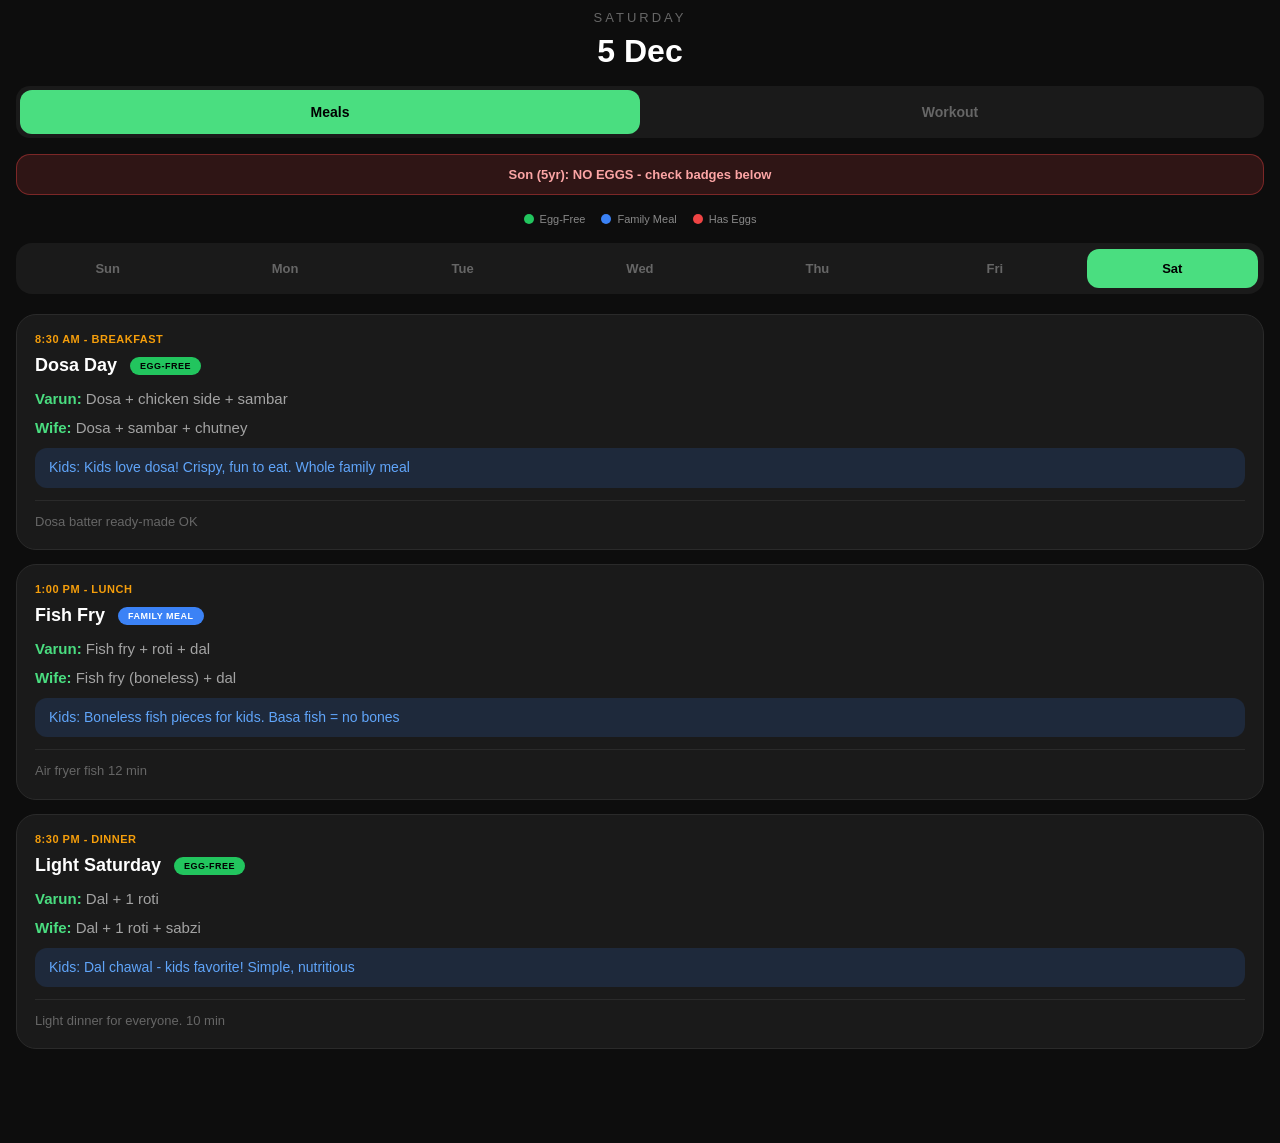
==== index.html @ 36d1f43a "Varun's Transformation App - Meals & Workout PWA" ====
<!DOCTYPE html>
<html lang="en">
<head>
    <meta charset="UTF-8">
    <meta name="viewport" content="width=device-width, initial-scale=1.0, user-scalable=no">
    <meta name="apple-mobile-web-app-capable" content="yes">
    <meta name="apple-mobile-web-app-status-bar-style" content="black-translucent">
    <meta name="apple-mobile-web-app-title" content="Transform">
    <link rel="apple-touch-icon" href="data:image/svg+xml,<svg xmlns='http://www.w3.org/2000/svg' viewBox='0 0 100 100'><text y='.9em' font-size='90'>💪</text></svg>">
    <link rel="manifest" href="/manifest.json">
    <meta name="theme-color" content="#0d0d0d">
    <title>Varun's Transformation</title>
    <style>
        * { margin: 0; padding: 0; box-sizing: border-box; -webkit-tap-highlight-color: transparent; }
        html { scroll-behavior: smooth; }
        body {
            font-family: -apple-system, BlinkMacSystemFont, 'Segoe UI', Roboto, sans-serif;
            background: #0d0d0d;
            min-height: 100vh;
            min-height: -webkit-fill-available;
            color: #e5e5e5;
            padding: 16px;
            padding-top: calc(env(safe-area-inset-top, 16px) + 10px);
            padding-bottom: calc(env(safe-area-inset-bottom, 16px) + 80px);
            -webkit-overflow-scrolling: touch;
        }
        .header {
            text-align: center;
            margin-bottom: 16px;
        }
        .day { font-size: 13px; color: #666; text-transform: uppercase; letter-spacing: 3px; }
        .date { font-size: 32px; font-weight: 700; margin: 8px 0; color: #fff; }
        .card {
            background: #1a1a1a;
            border-radius: 20px;
            padding: 18px;
            margin-bottom: 14px;
            border: 1px solid #2a2a2a;
        }
        .card-time {
            font-size: 11px;
            color: #f59e0b;
            font-weight: 700;
            margin-bottom: 10px;
            letter-spacing: 0.5px;
        }
        .card-title { font-size: 18px; font-weight: 700; margin-bottom: 12px; color: #fff; }
        .badge {
            display: inline-block;
            font-size: 9px;
            padding: 4px 10px;
            border-radius: 12px;
            margin-left: 8px;
            font-weight: 700;
            text-transform: uppercase;
            letter-spacing: 0.5px;
            vertical-align: middle;
        }
        .egg-free { background: #22c55e; color: #000; }
        .has-egg { background: #ef4444; color: #fff; }
        .family-meal { background: #3b82f6; color: #fff; }
        .gym-day { background: #a855f7; color: #fff; }
        .badminton-day { background: #06b6d4; color: #000; }
        .rest-day { background: #6b7280; color: #fff; }
        .person { font-size: 15px; color: #a3a3a3; margin: 8px 0; line-height: 1.4; }
        .person span { color: #4ade80; font-weight: 600; }
        .kids-note {
            font-size: 14px;
            color: #60a5fa;
            margin-top: 10px;
            padding: 10px 14px;
            background: rgba(59, 130, 246, 0.15);
            border-radius: 12px;
            line-height: 1.4;
        }
        .cook-tip {
            font-size: 13px;
            color: #666;
            margin-top: 12px;
            padding-top: 12px;
            border-top: 1px solid #2a2a2a;
            line-height: 1.4;
        }
        .tabs {
            display: flex;
            justify-content: space-between;
            gap: 6px;
            margin-bottom: 20px;
            padding: 6px;
            background: #1a1a1a;
            border-radius: 16px;
        }
        .tab {
            flex: 1;
            padding: 12px 8px;
            border-radius: 12px;
            background: transparent;
            font-size: 13px;
            font-weight: 600;
            cursor: pointer;
            border: none;
            color: #666;
            transition: all 0.2s ease;
        }
        .tab:active { transform: scale(0.95); }
        .tab.active {
            background: #4ade80;
            color: #000;
            font-weight: 700;
        }
        .view-toggle {
            display: flex;
            gap: 0;
            margin-bottom: 16px;
            background: #1a1a1a;
            border-radius: 14px;
            padding: 4px;
        }
        .view-btn {
            flex: 1;
            padding: 14px;
            border: none;
            background: transparent;
            color: #666;
            font-size: 14px;
            font-weight: 600;
            cursor: pointer;
            border-radius: 12px;
            transition: all 0.2s ease;
        }
        .view-btn.active {
            background: #4ade80;
            color: #000;
        }
        .view-btn:active { transform: scale(0.97); }
        .legend {
            display: flex;
            justify-content: center;
            gap: 16px;
            margin-bottom: 18px;
            flex-wrap: wrap;
        }
        .legend-item {
            font-size: 11px;
            display: flex;
            align-items: center;
            gap: 6px;
            color: #888;
        }
        .legend-dot {
            width: 10px;
            height: 10px;
            border-radius: 50%;
        }
        .section {
            background: #1a1a1a;
            border: 1px solid #2a2a2a;
            border-radius: 20px;
            padding: 18px;
            margin-top: 20px;
        }
        .section-title { color: #4ade80; font-weight: 700; margin-bottom: 14px; font-size: 16px; }
        .section-item { font-size: 14px; margin: 10px 0; color: #a3a3a3; line-height: 1.4; }
        .alert {
            background: rgba(239, 68, 68, 0.15);
            border: 1px solid rgba(239, 68, 68, 0.4);
            border-radius: 14px;
            padding: 12px 16px;
            margin-bottom: 18px;
            font-size: 13px;
            font-weight: 600;
            text-align: center;
            color: #fca5a5;
        }
        .goal-alert {
            background: rgba(168, 85, 247, 0.15);
            border: 1px solid rgba(168, 85, 247, 0.4);
            color: #c4b5fd;
        }
        .exercise-row {
            display: flex;
            justify-content: space-between;
            padding: 12px 0;
            border-bottom: 1px solid #2a2a2a;
            font-size: 14px;
        }
        .exercise-row:last-child { border-bottom: none; }
        .exercise-name { color: #e5e5e5; flex: 1; }
        .exercise-reps { color: #4ade80; font-weight: 600; text-align: right; }
        .schedule-item {
            display: flex;
            justify-content: space-between;
            padding: 10px 0;
            border-bottom: 1px solid #2a2a2a;
            font-size: 13px;
        }
        .schedule-item:last-child { border-bottom: none; }
        .schedule-time { color: #f59e0b; font-weight: 600; width: 80px; }
        .schedule-activity { color: #e5e5e5; flex: 1; }
        .workout-type {
            text-align: center;
            padding: 20px;
            margin-bottom: 16px;
        }
        .workout-type-icon { font-size: 48px; margin-bottom: 8px; }
        .workout-type-name { font-size: 24px; font-weight: 700; color: #fff; }
        .workout-type-desc { font-size: 14px; color: #888; margin-top: 4px; }
        @media (max-width: 380px) {
            .tab { font-size: 11px; padding: 10px 4px; }
            .card-title { font-size: 16px; }
            .badge { font-size: 8px; padding: 3px 8px; }
        }
    </style>
</head>
<body>
    <div class="header">
        <div class="day" id="dayName"></div>
        <div class="date" id="dateStr"></div>
    </div>

    <div class="view-toggle">
        <button class="view-btn active" onclick="setView('meals')">Meals</button>
        <button class="view-btn" onclick="setView('workout')">Workout</button>
    </div>

    <div id="mealsView">
        <div class="alert">
            Son (5yr): NO EGGS - check badges below
        </div>

        <div class="legend">
            <div class="legend-item"><div class="legend-dot" style="background:#22c55e"></div> Egg-Free</div>
            <div class="legend-item"><div class="legend-dot" style="background:#3b82f6"></div> Family Meal</div>
            <div class="legend-item"><div class="legend-dot" style="background:#ef4444"></div> Has Eggs</div>
        </div>

        <div class="tabs" id="mealTabs"></div>
        <div id="mealsContent"></div>
        <div class="section" id="prepSection" style="display:none;">
            <div class="section-title">Sunday Prep (30 min)</div>
            <div class="section-item">1. Marinate boneless chicken in tikka masala</div>
            <div class="section-item">2. Pressure cook chana/rajma + dal</div>
            <div class="section-item">3. Chop onions, tomatoes, salad veggies</div>
            <div class="section-item">4. Make kid-friendly marinade (less spicy) separately</div>
        </div>
    </div>

    <div id="workoutView" style="display:none;">
        <div class="alert goal-alert">
            Goal: 90kg → 80-85kg | Gym 3x + Badminton 3x/week
        </div>

        <div class="tabs" id="workoutTabs"></div>

        <div id="workoutContent"></div>
    </div>

    <script>
const meals = {
    0: { day: "Sunday", meals: [
        { time: "8:30 AM - BREAKFAST", title: "Relaxed Sunday Breakfast", badge: "egg-free",
          varun: "Paratha + Chicken keema + Lassi", wife: "Paratha + Chicken keema + Lassi",
          kids: "Same! Paratha + mild keema (boneless). Daughter can have small pieces",
          tip: "Whole family eats together - boneless keema is kid-safe" },
        { time: "1:00 PM - LUNCH", title: "Biryani Day (Treat Meal)", badge: "family",
          varun: "Chicken Biryani", wife: "Chicken Biryani (boneless pieces)",
          kids: "Mild chicken pulao for son, same for daughter. Pick boneless pieces",
          tip: "Can order in or batch cook. Keep kids portion less spicy" },
        { time: "8:30 PM - DINNER", title: "Light One-Pot", badge: "egg-free",
          varun: "Dal Khichdi + papad", wife: "Dal Khichdi + papad",
          kids: "Perfect for kids! Soft, easy to eat. Add ghee", tip: "One pot, 15 min. Whole family same meal" }
    ], showPrep: true },
    1: { day: "Monday", meals: [
        { time: "8:30 AM - BREAKFAST", title: "Protein Start", badge: "has-egg",
          varun: "4-egg bhurji + 2 toast + milk", wife: "2-egg bhurji + toast + milk (or paneer bhurji)",
          kids: "SON: Paneer bhurji + toast (NO EGG). Daughter: can have egg or paneer",
          tip: "Make paneer bhurji first for son, then egg bhurji in same pan" },
        { time: "1:00 PM - LUNCH", title: "Chicken Curry Day", badge: "family",
          varun: "Chicken curry + 2 roti + dal", wife: "Chicken curry (boneless) + 2 roti + dal",
          kids: "Same curry, pick boneless pieces, mash with dal for son. Less spicy portion",
          tip: "Keep some curry aside before adding full spice for kids" },
        { time: "8:30 PM - DINNER", title: "Air Fryer Grilled", badge: "egg-free",
          varun: "Grilled chicken (150g) + salad", wife: "Grilled chicken (boneless) + salad",
          kids: "Grilled chicken strips for kids - mild marinade. Son loves this!",
          tip: "Air fryer 180C, 12 min. Make kids portion with less spice" }
    ]},
    2: { day: "Tuesday", meals: [
        { time: "8:30 AM - BREAKFAST", title: "Chicken Morning", badge: "egg-free",
          varun: "Air fryer chicken + 2 roti + milk", wife: "Air fryer chicken + 2 roti + milk",
          kids: "Chicken strips + roti + milk. Whole family same!", tip: "Everyone eats same. Air fryer 12 min" },
        { time: "1:00 PM - LUNCH", title: "Fish Day", badge: "family",
          varun: "Fish curry + rice + dal", wife: "Fish curry (boneless) + rice + dal",
          kids: "Fish is great for kids! Remove bones carefully. Mix with rice+dal",
          tip: "Buy boneless fish (basa) for easy family meal. 15 min" },
        { time: "8:30 PM - DINNER", title: "Quick Dinner", badge: "has-egg",
          varun: "4-egg omelette + toast", wife: "2-egg omelette or paneer",
          kids: "SON: Cheese toast or paneer. Daughter: omelette or same as son", tip: "Quick parallel cooking - 10 min" }
    ]},
    3: { day: "Wednesday", meals: [
        { time: "8:30 AM - BREAKFAST", title: "Mixed Options", badge: "has-egg",
          varun: "4-egg omelette + 2 toast + milk", wife: "Omelette or Poha + milk",
          kids: "SON: Poha + milk (egg-free). Daughter: omelette or poha",
          tip: "Make poha for son, eggs for others. Parallel 10 min" },
        { time: "1:00 PM - LUNCH", title: "Mutton Day", badge: "egg-free",
          varun: "Mutton curry + 2 roti", wife: "Boneless mutton or Dal + roti",
          kids: "Mutton may be tough for kids - give dal + roti + small soft pieces",
          tip: "Pressure cook mutton well (soft). Kids get dal as backup" },
        { time: "8:30 PM - DINNER", title: "Soup Night", badge: "egg-free",
          varun: "Chicken soup + bread", wife: "Chicken soup + bread",
          kids: "Perfect! Kids love soup. Add bread pieces. Family meal!", tip: "One pot soup, 15 min" }
    ]},
    4: { day: "Thursday", meals: [
        { time: "8:30 AM - BREAKFAST", title: "South Indian", badge: "egg-free",
          varun: "Upma + chicken (leftover) + milk", wife: "Upma + milk",
          kids: "Upma is great for kids! Soft, easy. Add veggies", tip: "One pot upma - whole family. 10 min" },
        { time: "1:00 PM - LUNCH", title: "Keema Day", badge: "family",
          varun: "Chicken keema + 2 roti + raita", wife: "Chicken keema (boneless!) + 2 roti",
          kids: "Keema is perfect for kids - no bones! Make mild portion",
          tip: "Boneless keema = best family meal. Everyone eats same" },
        { time: "8:30 PM - DINNER", title: "Tikka Night", badge: "egg-free",
          varun: "Fish tikka + salad", wife: "Fish tikka or Paneer tikka",
          kids: "Paneer tikka for son (mild). Fish/paneer for daughter", tip: "Air fryer both together, 12 min" }
    ]},
    5: { day: "Friday", meals: [
        { time: "8:30 AM - BREAKFAST", title: "Paratha Day", badge: "has-egg",
          varun: "4-egg bhurji + 2 paratha + milk", wife: "Egg bhurji or Aloo paratha + milk",
          kids: "SON: Aloo paratha + curd (egg-free). Daughter: any",
          tip: "Make aloo paratha batch - works for son & as side" },
        { time: "1:00 PM - LUNCH", title: "Chicken Curry", badge: "family",
          varun: "Chicken curry + rice + dal", wife: "Chicken curry (boneless) + rice",
          kids: "Rice + dal + boneless chicken pieces. Mix together for kids",
          tip: "Family-friendly meal. Keep mild portion aside" },
        { time: "8:30 PM - DINNER", title: "Tandoori Night", badge: "egg-free",
          varun: "Tandoori chicken + salad", wife: "Tandoori chicken (boneless)",
          kids: "Mild tandoori chicken strips. Kids usually love this!", tip: "Air fryer 200C, 15 min" }
    ]},
    6: { day: "Saturday", meals: [
        { time: "8:30 AM - BREAKFAST", title: "Dosa Day", badge: "egg-free",
          varun: "Dosa + chicken side + sambar", wife: "Dosa + sambar + chutney",
          kids: "Kids love dosa! Crispy, fun to eat. Whole family meal", tip: "Dosa batter ready-made OK" },
        { time: "1:00 PM - LUNCH", title: "Fish Fry", badge: "family",
          varun: "Fish fry + roti + dal", wife: "Fish fry (boneless) + dal",
          kids: "Boneless fish pieces for kids. Basa fish = no bones", tip: "Air fryer fish 12 min" },
        { time: "8:30 PM - DINNER", title: "Light Saturday", badge: "egg-free",
          varun: "Dal + 1 roti", wife: "Dal + 1 roti + sabzi",
          kids: "Dal chawal - kids favorite! Simple, nutritious", tip: "Light dinner for everyone. 10 min" }
    ]}
};

const workouts = {
    0: { // Sunday
        day: "Sunday",
        type: "rest",
        icon: "😴",
        title: "REST DAY",
        desc: "Sleep in, recover",
        schedule: [
            { time: "7:30 AM", activity: "Wake up late - recovery day" },
            { time: "8:30 AM", activity: "Relaxed breakfast with family" },
            { time: "Evening", activity: "Light walk if you feel like it" },
            { time: "10:30 PM", activity: "Sleep - prep for Monday workout" }
        ]
    },
    1: { // Monday
        day: "Monday",
        type: "gym",
        icon: "🏋️",
        title: "DAY A - PUSH + CORE",
        desc: "Chest, Shoulders, Triceps, Abs",
        exercises: [
            { name: "Bench Press or Push-ups", reps: "3 x 10-12" },
            { name: "Shoulder Press (dumbbell)", reps: "3 x 10-12" },
            { name: "Incline Dumbbell Press", reps: "3 x 10" },
            { name: "Tricep Dips or Pushdowns", reps: "3 x 12" },
            { name: "Plank", reps: "3 x 30-45 sec" },
            { name: "Ab Roller (slow tempo)", reps: "3 x 15" }
        ],
        schedule: [
            { time: "6:00 AM", activity: "Wake up - warm water + nimbu" },
            { time: "6:15 AM", activity: "Pre-workout: Banana + 5 almonds" },
            { time: "6:30 AM", activity: "GYM - Push + Core workout" },
            { time: "7:30 AM", activity: "Post-workout protein meal + shower" },
            { time: "8:30 AM", activity: "Breakfast + vitamins" }
        ]
    },
    2: { // Tuesday
        day: "Tuesday",
        type: "badminton",
        icon: "🏸",
        title: "BADMINTON",
        desc: "Cardio + Agility",
        schedule: [
            { time: "6:00 AM", activity: "Wake up - warm water + nimbu" },
            { time: "6:15 AM", activity: "Pre-workout: Banana or black coffee" },
            { time: "6:30 AM", activity: "BADMINTON - 1 hour session" },
            { time: "7:30 AM", activity: "Post-workout protein + shower" },
            { time: "8:30 AM", activity: "Breakfast + vitamins" }
        ],
        tips: [
            "Focus on footwork and quick movements",
            "Great for cardio and burning fat",
            "Stay hydrated during play"
        ]
    },
    3: { // Wednesday
        day: "Wednesday",
        type: "gym",
        icon: "🏋️",
        title: "DAY B - PULL + CORE",
        desc: "Back, Biceps, Core",
        exercises: [
            { name: "Lat Pulldown or Pull-ups", reps: "3 x 8-10" },
            { name: "Seated Rows", reps: "3 x 10-12" },
            { name: "Dumbbell Curls", reps: "3 x 12" },
            { name: "Face Pulls", reps: "3 x 15" },
            { name: "Hanging Leg Raises", reps: "3 x 10" }
        ],
        schedule: [
            { time: "6:00 AM", activity: "Wake up - warm water + nimbu" },
            { time: "6:15 AM", activity: "Pre-workout: Banana + 5 almonds" },
            { time: "6:30 AM", activity: "GYM - Pull + Core workout" },
            { time: "7:30 AM", activity: "Post-workout protein meal + shower" },
            { time: "8:30 AM", activity: "Breakfast + vitamins" }
        ]
    },
    4: { // Thursday
        day: "Thursday",
        type: "badminton",
        icon: "🏸",
        title: "BADMINTON",
        desc: "Cardio + Agility",
        schedule: [
            { time: "6:00 AM", activity: "Wake up - warm water + nimbu" },
            { time: "6:15 AM", activity: "Pre-workout: Banana or black coffee" },
            { time: "6:30 AM", activity: "BADMINTON - 1 hour session" },
            { time: "7:30 AM", activity: "Post-workout protein + shower" },
            { time: "8:30 AM", activity: "Breakfast + vitamins" }
        ],
        tips: [
            "Focus on footwork and quick movements",
            "Great for cardio and burning fat",
            "Stay hydrated during play"
        ]
    },
    5: { // Friday
        day: "Friday",
        type: "gym",
        icon: "🏋️",
        title: "DAY C - LEGS + FULL BODY",
        desc: "Legs, Glutes, Full Body",
        exercises: [
            { name: "Squats (barbell or goblet)", reps: "4 x 10" },
            { name: "Romanian Deadlift", reps: "3 x 10" },
            { name: "Leg Press", reps: "3 x 12" },
            { name: "Lunges", reps: "3 x 10 each" },
            { name: "Calf Raises", reps: "3 x 15" }
        ],
        schedule: [
            { time: "6:00 AM", activity: "Wake up - warm water + nimbu" },
            { time: "6:15 AM", activity: "Pre-workout: Banana + 5 almonds" },
            { time: "6:30 AM", activity: "GYM - Legs + Full Body workout" },
            { time: "7:30 AM", activity: "Post-workout protein meal + shower" },
            { time: "8:30 AM", activity: "Breakfast + vitamins" }
        ]
    },
    6: { // Saturday
        day: "Saturday",
        type: "badminton",
        icon: "🏸",
        title: "BADMINTON",
        desc: "Cardio + Fun (or Rest)",
        schedule: [
            { time: "7:00 AM", activity: "Wake up - slightly later OK" },
            { time: "7:15 AM", activity: "Pre-workout: Light snack" },
            { time: "7:30 AM", activity: "BADMINTON - or Rest if tired" },
            { time: "8:30 AM", activity: "Breakfast with family" }
        ],
        tips: [
            "Can rest if body needs recovery",
            "Listen to your body",
            "Light game is fine"
        ]
    }
};

const days = ['Sun', 'Mon', 'Tue', 'Wed', 'Thu', 'Fri', 'Sat'];
let currentDay = new Date().getDay();
let currentView = 'meals';

function setView(view) {
    currentView = view;
    document.querySelectorAll('.view-btn').forEach(btn => btn.classList.remove('active'));
    event.target.classList.add('active');

    document.getElementById('mealsView').style.display = view === 'meals' ? 'block' : 'none';
    document.getElementById('workoutView').style.display = view === 'workout' ? 'block' : 'none';

    if (view === 'meals') renderMeals(currentDay);
    else renderWorkout(currentDay);
}

function renderMeals(dayIndex) {
    currentDay = dayIndex;
    const data = meals[dayIndex];
    const today = new Date();

    document.getElementById('dayName').textContent = data.day;
    document.getElementById('dateStr').textContent = dayIndex === new Date().getDay() ?
        today.toLocaleDateString('en-IN', { day: 'numeric', month: 'short' }) : data.day;

    let tabsHtml = '';
    days.forEach((d, i) => {
        tabsHtml += `<button class="tab ${i === dayIndex ? 'active' : ''}" onclick="renderMeals(${i})">${d}</button>`;
    });
    document.getElementById('mealTabs').innerHTML = tabsHtml;

    let mealsHtml = '';
    data.meals.forEach(meal => {
        let badgeHtml = '';
        if (meal.badge === 'egg-free') badgeHtml = '<span class="badge egg-free">EGG-FREE</span>';
        else if (meal.badge === 'has-egg') badgeHtml = '<span class="badge has-egg">HAS EGG</span>';
        else if (meal.badge === 'family') badgeHtml = '<span class="badge family-meal">FAMILY MEAL</span>';

        mealsHtml += `
            <div class="card">
                <div class="card-time">${meal.time}</div>
                <div class="card-title">${meal.title} ${badgeHtml}</div>
                <div class="person"><span>Varun:</span> ${meal.varun}</div>
                <div class="person"><span>Wife:</span> ${meal.wife}</div>
                <div class="kids-note">Kids: ${meal.kids}</div>
                <div class="cook-tip">${meal.tip}</div>
            </div>
        `;
    });
    document.getElementById('mealsContent').innerHTML = mealsHtml;
    document.getElementById('prepSection').style.display = data.showPrep ? 'block' : 'none';
}

function renderWorkout(dayIndex) {
    currentDay = dayIndex;
    const data = workouts[dayIndex];
    const today = new Date();

    document.getElementById('dayName').textContent = data.day;
    document.getElementById('dateStr').textContent = dayIndex === new Date().getDay() ?
        today.toLocaleDateString('en-IN', { day: 'numeric', month: 'short' }) : data.day;

    let tabsHtml = '';
    days.forEach((d, i) => {
        tabsHtml += `<button class="tab ${i === dayIndex ? 'active' : ''}" onclick="renderWorkout(${i})">${d}</button>`;
    });
    document.getElementById('workoutTabs').innerHTML = tabsHtml;

    let badgeClass = data.type === 'gym' ? 'gym-day' : data.type === 'badminton' ? 'badminton-day' : 'rest-day';
    let badgeText = data.type.toUpperCase();

    let html = `
        <div class="workout-type">
            <div class="workout-type-icon">${data.icon}</div>
            <div class="workout-type-name">${data.title} <span class="badge ${badgeClass}">${badgeText}</span></div>
            <div class="workout-type-desc">${data.desc}</div>
        </div>
    `;

    // Morning Schedule
    html += `<div class="card">
        <div class="card-title">Morning Schedule</div>`;
    data.schedule.forEach(item => {
        html += `<div class="schedule-item">
            <div class="schedule-time">${item.time}</div>
            <div class="schedule-activity">${item.activity}</div>
        </div>`;
    });
    html += `</div>`;

    // Exercises (for gym days)
    if (data.exercises) {
        html += `<div class="card">
            <div class="card-title">Exercises</div>`;
        data.exercises.forEach(ex => {
            html += `<div class="exercise-row">
                <div class="exercise-name">${ex.name}</div>
                <div class="exercise-reps">${ex.reps}</div>
            </div>`;
        });
        html += `</div>`;
    }

    // Tips (for badminton/rest days)
    if (data.tips) {
        html += `<div class="card">
            <div class="card-title">Tips</div>`;
        data.tips.forEach(tip => {
            html += `<div class="section-item">• ${tip}</div>`;
        });
        html += `</div>`;
    }

    // Vitamins reminder
    html += `<div class="section">
        <div class="section-title">Daily Vitamins (with breakfast)</div>
        <div class="section-item">• Vitamin D3: 1000-2000 IU</div>
        <div class="section-item">• Omega-3 Fish Oil: 1 capsule</div>
        <div class="section-item">• B-Complex: 1 tablet</div>
        <div class="section-item">• Zinc: 15-30mg</div>
    </div>`;

    document.getElementById('workoutContent').innerHTML = html;
}

renderMeals(currentDay);

// Register Service Worker for offline support
if ('serviceWorker' in navigator) {
    navigator.serviceWorker.register('/sw.js')
        .then(reg => console.log('SW registered'))
        .catch(err => console.log('SW failed', err));
}
    </script>
</body>
</html>
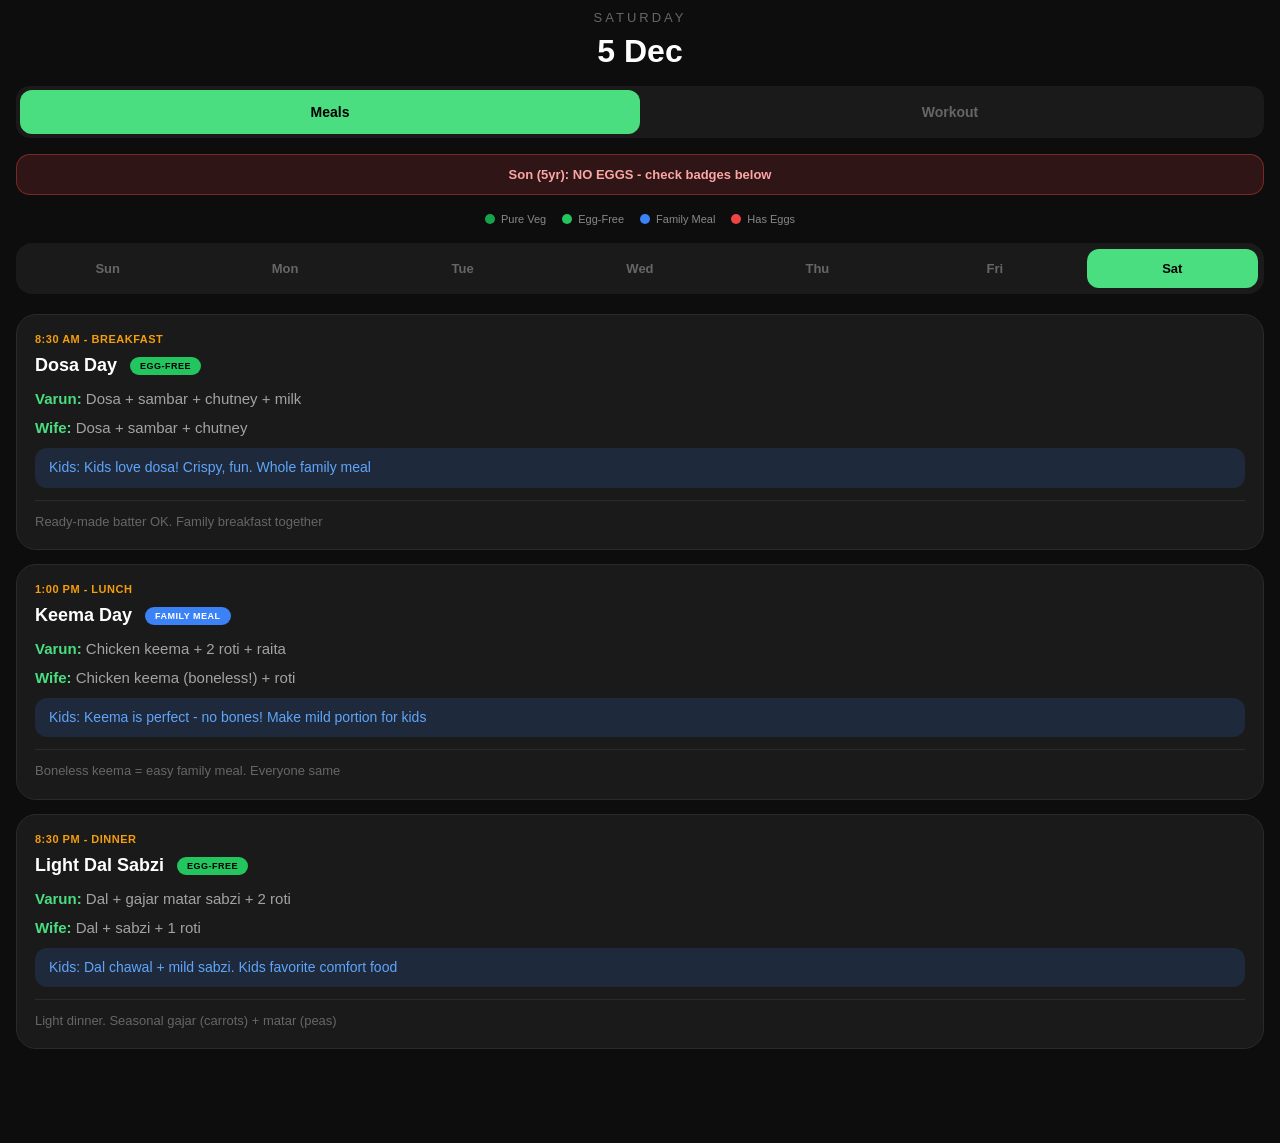
==== commit 31e6f1ca: "Balance meal plan with more vegetarian options - Tuesday now fully vegetarian (no eggs, no non-veg) " ====
--- a/index.html
+++ b/index.html
@@ -59,6 +59,7 @@
         .egg-free { background: #22c55e; color: #000; }
         .has-egg { background: #ef4444; color: #fff; }
         .family-meal { background: #3b82f6; color: #fff; }
+        .pure-veg { background: #16a34a; color: #fff; }
         .gym-day { background: #a855f7; color: #fff; }
         .badminton-day { background: #06b6d4; color: #000; }
         .rest-day { background: #6b7280; color: #fff; }
@@ -229,6 +230,7 @@
         </div>
 
         <div class="legend">
+            <div class="legend-item"><div class="legend-dot" style="background:#16a34a"></div> Pure Veg</div>
             <div class="legend-item"><div class="legend-dot" style="background:#22c55e"></div> Egg-Free</div>
             <div class="legend-item"><div class="legend-dot" style="background:#3b82f6"></div> Family Meal</div>
             <div class="legend-item"><div class="legend-dot" style="background:#ef4444"></div> Has Eggs</div>
@@ -238,10 +240,12 @@
         <div id="mealsContent"></div>
         <div class="section" id="prepSection" style="display:none;">
             <div class="section-title">Sunday Prep (30 min)</div>
-            <div class="section-item">1. Marinate boneless chicken in tikka masala</div>
-            <div class="section-item">2. Pressure cook chana/rajma + dal</div>
-            <div class="section-item">3. Chop onions, tomatoes, salad veggies</div>
-            <div class="section-item">4. Make kid-friendly marinade (less spicy) separately</div>
+            <div class="section-item">1. Soak rajma & chana overnight (Mon night for Tue/Thu)</div>
+            <div class="section-item">2. Pressure cook dal (enough for 2-3 days)</div>
+            <div class="section-item">3. Chop onions, tomatoes, ginger-garlic paste</div>
+            <div class="section-item">4. Wash & store palak, methi, gobhi in fridge</div>
+            <div class="section-item">5. Marinate chicken for Mon/Wed (mild batch for kids)</div>
+            <div class="section-item">6. Make paneer cubes ready (store in water)</div>
         </div>
     </div>
 
@@ -258,92 +262,101 @@
     <script>
 const meals = {
     0: { day: "Sunday", meals: [
-        { time: "8:30 AM - BREAKFAST", title: "Relaxed Sunday Breakfast", badge: "egg-free",
-          varun: "Paratha + Chicken keema + Lassi", wife: "Paratha + Chicken keema + Lassi",
-          kids: "Same! Paratha + mild keema (boneless). Daughter can have small pieces",
-          tip: "Whole family eats together - boneless keema is kid-safe" },
+        { time: "8:30 AM - BREAKFAST", title: "Relaxed Family Breakfast", badge: "egg-free",
+          varun: "Aloo paratha + curd + lassi", wife: "Aloo paratha + curd + lassi",
+          kids: "Same! Aloo paratha + curd - whole family together",
+          tip: "Make paratha batch together. Family bonding meal" },
         { time: "1:00 PM - LUNCH", title: "Biryani Day (Treat Meal)", badge: "family",
-          varun: "Chicken Biryani", wife: "Chicken Biryani (boneless pieces)",
-          kids: "Mild chicken pulao for son, same for daughter. Pick boneless pieces",
-          tip: "Can order in or batch cook. Keep kids portion less spicy" },
-        { time: "8:30 PM - DINNER", title: "Light One-Pot", badge: "egg-free",
-          varun: "Dal Khichdi + papad", wife: "Dal Khichdi + papad",
-          kids: "Perfect for kids! Soft, easy to eat. Add ghee", tip: "One pot, 15 min. Whole family same meal" }
+          varun: "Chicken Biryani + raita", wife: "Chicken Biryani (boneless) + raita",
+          kids: "Mild veg pulao or chicken pulao for kids. Pick boneless",
+          tip: "Weekly treat! Can order in. Keep kids portion mild" },
+        { time: "8:30 PM - DINNER", title: "Light Khichdi", badge: "egg-free",
+          varun: "Dal Khichdi + papad + pickle", wife: "Dal Khichdi + papad",
+          kids: "Perfect for kids! Soft, easy to digest. Add ghee", tip: "One pot, 15 min. Light after biryani lunch" }
     ], showPrep: true },
     1: { day: "Monday", meals: [
         { time: "8:30 AM - BREAKFAST", title: "Protein Start", badge: "has-egg",
-          varun: "4-egg bhurji + 2 toast + milk", wife: "2-egg bhurji + toast + milk (or paneer bhurji)",
-          kids: "SON: Paneer bhurji + toast (NO EGG). Daughter: can have egg or paneer",
-          tip: "Make paneer bhurji first for son, then egg bhurji in same pan" },
-        { time: "1:00 PM - LUNCH", title: "Chicken Curry Day", badge: "family",
-          varun: "Chicken curry + 2 roti + dal", wife: "Chicken curry (boneless) + 2 roti + dal",
-          kids: "Same curry, pick boneless pieces, mash with dal for son. Less spicy portion",
-          tip: "Keep some curry aside before adding full spice for kids" },
-        { time: "8:30 PM - DINNER", title: "Air Fryer Grilled", badge: "egg-free",
-          varun: "Grilled chicken (150g) + salad", wife: "Grilled chicken (boneless) + salad",
-          kids: "Grilled chicken strips for kids - mild marinade. Son loves this!",
-          tip: "Air fryer 180C, 12 min. Make kids portion with less spice" }
+          varun: "3-egg bhurji + 2 toast + milk", wife: "2-egg bhurji + toast (or paneer bhurji)",
+          kids: "SON: Paneer bhurji + toast (NO EGG). Daughter: egg or paneer",
+          tip: "Make paneer bhurji first for son, then egg bhurji" },
+        { time: "1:00 PM - LUNCH", title: "Palak Paneer Day", badge: "egg-free",
+          varun: "Palak paneer + 2 roti + dal", wife: "Palak paneer + 2 roti",
+          kids: "Kids love paneer! Mild palak paneer for them",
+          tip: "Seasonal palak = iron + protein. Family favorite" },
+        { time: "8:30 PM - DINNER", title: "Grilled Chicken", badge: "egg-free",
+          varun: "Grilled chicken (150g) + salad", wife: "Grilled chicken (100g) + salad",
+          kids: "Mild chicken strips + cucumber. Air fryer easy!",
+          tip: "Air fryer 180C, 12 min. Kids portion less spice" }
     ]},
     2: { day: "Tuesday", meals: [
-        { time: "8:30 AM - BREAKFAST", title: "Chicken Morning", badge: "egg-free",
-          varun: "Air fryer chicken + 2 roti + milk", wife: "Air fryer chicken + 2 roti + milk",
-          kids: "Chicken strips + roti + milk. Whole family same!", tip: "Everyone eats same. Air fryer 12 min" },
-        { time: "1:00 PM - LUNCH", title: "Fish Day", badge: "family",
-          varun: "Fish curry + rice + dal", wife: "Fish curry (boneless) + rice + dal",
-          kids: "Fish is great for kids! Remove bones carefully. Mix with rice+dal",
-          tip: "Buy boneless fish (basa) for easy family meal. 15 min" },
-        { time: "8:30 PM - DINNER", title: "Quick Dinner", badge: "has-egg",
-          varun: "4-egg omelette + toast", wife: "2-egg omelette or paneer",
-          kids: "SON: Cheese toast or paneer. Daughter: omelette or same as son", tip: "Quick parallel cooking - 10 min" }
+        { time: "8:30 AM - BREAKFAST", title: "Poha Morning", badge: "veg",
+          varun: "Poha + sev + milk + banana", wife: "Poha + sev + chai",
+          kids: "Kids love poha! Add peanuts, peas. Whole family same",
+          tip: "Pure veg day! One pot poha - 10 min" },
+        { time: "1:00 PM - LUNCH", title: "Rajma Chawal", badge: "veg",
+          varun: "Rajma + rice + salad + raita", wife: "Rajma + rice + salad",
+          kids: "Rajma chawal = kids favorite! High protein, no spice needed",
+          tip: "Pressure cook rajma (soaked overnight). Family comfort food" },
+        { time: "8:30 PM - DINNER", title: "Gobhi Sabzi Night", badge: "veg",
+          varun: "Aloo gobhi + 2 roti + dal", wife: "Aloo gobhi + 2 roti + dal",
+          kids: "Gobhi is mild, easy for kids. Mash with dal for son",
+          tip: "Seasonal gobhi! Dry sabzi style. 15 min cooking" }
     ]},
     3: { day: "Wednesday", meals: [
-        { time: "8:30 AM - BREAKFAST", title: "Mixed Options", badge: "has-egg",
-          varun: "4-egg omelette + 2 toast + milk", wife: "Omelette or Poha + milk",
-          kids: "SON: Poha + milk (egg-free). Daughter: omelette or poha",
-          tip: "Make poha for son, eggs for others. Parallel 10 min" },
-        { time: "1:00 PM - LUNCH", title: "Mutton Day", badge: "egg-free",
-          varun: "Mutton curry + 2 roti", wife: "Boneless mutton or Dal + roti",
-          kids: "Mutton may be tough for kids - give dal + roti + small soft pieces",
-          tip: "Pressure cook mutton well (soft). Kids get dal as backup" },
-        { time: "8:30 PM - DINNER", title: "Soup Night", badge: "egg-free",
-          varun: "Chicken soup + bread", wife: "Chicken soup + bread",
-          kids: "Perfect! Kids love soup. Add bread pieces. Family meal!", tip: "One pot soup, 15 min" }
+        { time: "8:30 AM - BREAKFAST", title: "Egg & Options", badge: "has-egg",
+          varun: "3-egg omelette + 2 toast + milk", wife: "Omelette or Upma + chai",
+          kids: "SON: Upma + milk (egg-free). Daughter: omelette or upma",
+          tip: "Make upma for son, eggs for others. Parallel cooking" },
+        { time: "1:00 PM - LUNCH", title: "Chicken Curry", badge: "family",
+          varun: "Chicken curry + 2 roti + dal", wife: "Chicken curry (boneless) + roti",
+          kids: "Boneless pieces for kids. Mix with dal + roti",
+          tip: "One chicken curry day. Keep mild portion aside for kids" },
+        { time: "8:30 PM - DINNER", title: "Methi Paneer", badge: "egg-free",
+          varun: "Methi paneer + 2 roti", wife: "Methi paneer + 1 roti + salad",
+          kids: "Paneer pieces for kids. Methi = seasonal, nutritious",
+          tip: "Fresh methi season! High protein veg dinner" }
     ]},
     4: { day: "Thursday", meals: [
-        { time: "8:30 AM - BREAKFAST", title: "South Indian", badge: "egg-free",
-          varun: "Upma + chicken (leftover) + milk", wife: "Upma + milk",
-          kids: "Upma is great for kids! Soft, easy. Add veggies", tip: "One pot upma - whole family. 10 min" },
-        { time: "1:00 PM - LUNCH", title: "Keema Day", badge: "family",
-          varun: "Chicken keema + 2 roti + raita", wife: "Chicken keema (boneless!) + 2 roti",
-          kids: "Keema is perfect for kids - no bones! Make mild portion",
-          tip: "Boneless keema = best family meal. Everyone eats same" },
-        { time: "8:30 PM - DINNER", title: "Tikka Night", badge: "egg-free",
-          varun: "Fish tikka + salad", wife: "Fish tikka or Paneer tikka",
-          kids: "Paneer tikka for son (mild). Fish/paneer for daughter", tip: "Air fryer both together, 12 min" }
+        { time: "8:30 AM - BREAKFAST", title: "Upma Day", badge: "egg-free",
+          varun: "Veg upma + coconut chutney + milk", wife: "Upma + chutney + chai",
+          kids: "Upma is great for kids! Soft, easy. Add veggies",
+          tip: "South Indian morning. One pot - 10 min" },
+        { time: "1:00 PM - LUNCH", title: "Chana Masala", badge: "egg-free",
+          varun: "Chana masala + 2 bhature/roti + salad", wife: "Chana + 2 bhature/roti",
+          kids: "Chana is soft, kids friendly! High protein veg meal",
+          tip: "Chole bhature day! Pressure cook chana. Family loves it" },
+        { time: "8:30 PM - DINNER", title: "Fish Tikka", badge: "egg-free",
+          varun: "Fish tikka + salad + raita", wife: "Fish tikka or Paneer tikka",
+          kids: "Paneer tikka for son (mild). Fish for daughter OK",
+          tip: "Air fryer both together, 12 min. Weekly fish = omega-3" }
     ]},
     5: { day: "Friday", meals: [
         { time: "8:30 AM - BREAKFAST", title: "Paratha Day", badge: "has-egg",
-          varun: "4-egg bhurji + 2 paratha + milk", wife: "Egg bhurji or Aloo paratha + milk",
+          varun: "2-egg bhurji + aloo paratha + milk", wife: "Egg bhurji or Aloo paratha + chai",
           kids: "SON: Aloo paratha + curd (egg-free). Daughter: any",
-          tip: "Make aloo paratha batch - works for son & as side" },
-        { time: "1:00 PM - LUNCH", title: "Chicken Curry", badge: "family",
-          varun: "Chicken curry + rice + dal", wife: "Chicken curry (boneless) + rice",
-          kids: "Rice + dal + boneless chicken pieces. Mix together for kids",
-          tip: "Family-friendly meal. Keep mild portion aside" },
+          tip: "Make paratha batch. Works for everyone" },
+        { time: "1:00 PM - LUNCH", title: "Matar Paneer", badge: "egg-free",
+          varun: "Matar paneer + 2 roti + raita", wife: "Matar paneer + 2 roti",
+          kids: "Matar paneer = kids favorite! Peas + paneer protein",
+          tip: "Seasonal matar (peas). Green, fresh, nutritious" },
         { time: "8:30 PM - DINNER", title: "Tandoori Night", badge: "egg-free",
-          varun: "Tandoori chicken + salad", wife: "Tandoori chicken (boneless)",
-          kids: "Mild tandoori chicken strips. Kids usually love this!", tip: "Air fryer 200C, 15 min" }
+          varun: "Tandoori chicken + salad", wife: "Tandoori chicken (boneless) + salad",
+          kids: "Mild chicken strips for kids. Air fryer crispy!",
+          tip: "Air fryer 200C, 15 min. Friday treat dinner" }
     ]},
     6: { day: "Saturday", meals: [
         { time: "8:30 AM - BREAKFAST", title: "Dosa Day", badge: "egg-free",
-          varun: "Dosa + chicken side + sambar", wife: "Dosa + sambar + chutney",
-          kids: "Kids love dosa! Crispy, fun to eat. Whole family meal", tip: "Dosa batter ready-made OK" },
-        { time: "1:00 PM - LUNCH", title: "Fish Fry", badge: "family",
-          varun: "Fish fry + roti + dal", wife: "Fish fry (boneless) + dal",
-          kids: "Boneless fish pieces for kids. Basa fish = no bones", tip: "Air fryer fish 12 min" },
-        { time: "8:30 PM - DINNER", title: "Light Saturday", badge: "egg-free",
-          varun: "Dal + 1 roti", wife: "Dal + 1 roti + sabzi",
-          kids: "Dal chawal - kids favorite! Simple, nutritious", tip: "Light dinner for everyone. 10 min" }
+          varun: "Dosa + sambar + chutney + milk", wife: "Dosa + sambar + chutney",
+          kids: "Kids love dosa! Crispy, fun. Whole family meal",
+          tip: "Ready-made batter OK. Family breakfast together" },
+        { time: "1:00 PM - LUNCH", title: "Keema Day", badge: "family",
+          varun: "Chicken keema + 2 roti + raita", wife: "Chicken keema (boneless!) + roti",
+          kids: "Keema is perfect - no bones! Make mild portion for kids",
+          tip: "Boneless keema = easy family meal. Everyone same" },
+        { time: "8:30 PM - DINNER", title: "Light Dal Sabzi", badge: "egg-free",
+          varun: "Dal + gajar matar sabzi + 2 roti", wife: "Dal + sabzi + 1 roti",
+          kids: "Dal chawal + mild sabzi. Kids favorite comfort food",
+          tip: "Light dinner. Seasonal gajar (carrots) + matar (peas)" }
     ]}
 };
 
@@ -517,7 +530,8 @@
     let mealsHtml = '';
     data.meals.forEach(meal => {
         let badgeHtml = '';
-        if (meal.badge === 'egg-free') badgeHtml = '<span class="badge egg-free">EGG-FREE</span>';
+        if (meal.badge === 'veg') badgeHtml = '<span class="badge pure-veg">PURE VEG</span>';
+        else if (meal.badge === 'egg-free') badgeHtml = '<span class="badge egg-free">EGG-FREE</span>';
         else if (meal.badge === 'has-egg') badgeHtml = '<span class="badge has-egg">HAS EGG</span>';
         else if (meal.badge === 'family') badgeHtml = '<span class="badge family-meal">FAMILY MEAL</span>';
 
